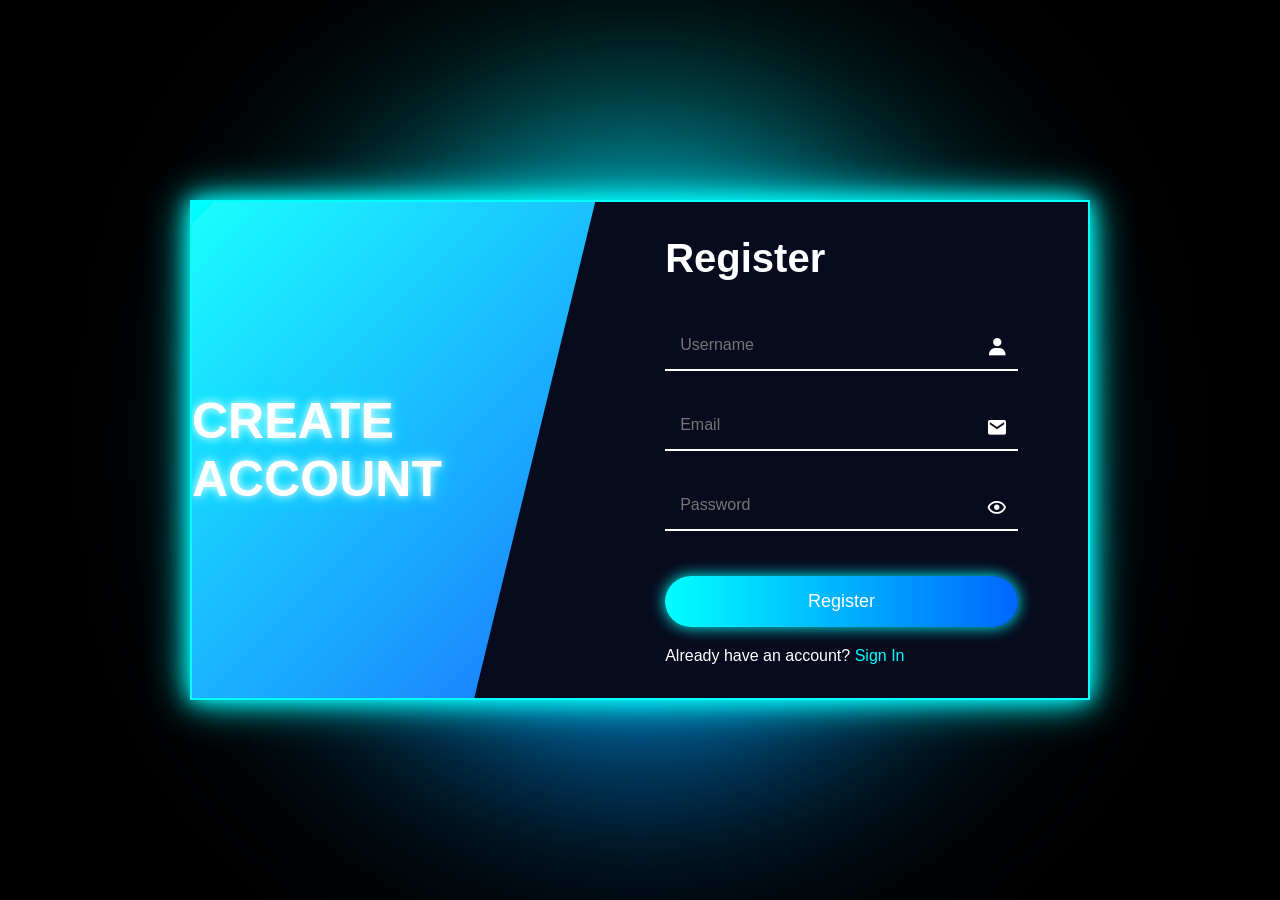
==== register.html @ f068f66a "Primer commit" ====
<!-- register.html -->
<!DOCTYPE html>
<html lang="es">

<head>

    <meta charset="UTF-8">
    <meta name="viewport" content="width=device-width, initial-scale=1.0">

    <title>Secure Neon Register</title>

    <link rel="stylesheet" href="css/style.css">

    <link href='https://unpkg.com/boxicons@2.1.4/css/boxicons.min.css' rel='stylesheet'>

</head>

<body>

    <div class="container">

        <div class="register-box">

            <div class="left-panel animated-panel">

                <h1>CREATE ACCOUNT</h1>

            </div>

            <div class="right-panel">

                <h2>Register</h2>

                <div class="input-box">

                    <input type="text" placeholder="Username" required>

                    <i class='bx bxs-user'></i>

                </div>

                <div class="input-box">

                    <input type="email" placeholder="Email" required>

                    <i class='bx bxs-envelope'></i>

                </div>

                <div class="input-box">

                    <input type="password" id="registerPassword" placeholder="Password" required>

                    <i class='bx bx-show toggle-password' id="toggleRegister"></i>

                </div>

                <small id="message"></small>

                <button class="register-btn">

                    Register

                </button>

                <p class="account-text">

                    Already have an account?

                    <a href="index.html">

                        Sign In

                    </a>

                </p>

            </div>

        </div>

    </div>

    <script src="js/script.js"></script>

</body>

</html>
---- css/style.css ----
/* style.css */

*{

    margin: 0;
    padding: 0;
    box-sizing: border-box;
    font-family: Arial;
}

body{

    display: flex;
    justify-content: center;
    align-items: center;

    min-height: 100vh;

    background: black;

    overflow: hidden;
}

body::before{

    content: '';

    position: absolute;

    width: 600px;
    height: 600px;

    background: linear-gradient(#00ffff,#0088ff);

    border-radius: 50%;

    filter: blur(120px);

    animation: animate 6s linear infinite;
}

@keyframes animate{

    0%{
        transform: translate(-200px,-100px);
    }

    50%{
        transform: translate(200px,100px);
    }

    100%{
        transform: translate(-200px,-100px);
    }
}

.container{

    position: relative;
    z-index: 1;
}

/* LOGIN */

.login-box{

    width: 850px;
    height: 500px;

    display: flex;

    background: rgba(0,0,0,0.6);

    border: 2px solid #00ffff;

    box-shadow:
    0 0 20px #00ffff,
    0 0 40px #00ffff;

    overflow: hidden;

    transition: 0.5s;
}

.login-box:hover{

    transform: scale(1.02);
}

.left{

    width: 50%;

    padding: 60px;

    display: flex;
    flex-direction: column;
    justify-content: center;

    color: white;
}

.left h1{

    font-size: 42px;

    margin-bottom: 40px;
}

.input-box{

    position: relative;

    margin-bottom: 30px;
}

.input-box input{

    width: 100%;

    padding: 15px;

    background: transparent;

    border: none;

    border-bottom: 2px solid white;

    outline: none;

    color: white;

    font-size: 16px;
}

.input-box i{

    position: absolute;

    right: 10px;
    top: 15px;

    color: white;

    font-size: 22px;

    cursor: pointer;
}

button{

    padding: 15px;

    border: none;

    border-radius: 30px;

    background: linear-gradient(to right,#00ffff,#0066ff);

    color: white;

    font-size: 18px;

    cursor: pointer;

    transition: 0.4s;

    margin-top: 10px;
}

button:hover{

    transform: scale(1.05);

    box-shadow:
    0 0 20px #00ffff,
    0 0 40px #00ffff;
}

.captcha{

    display: flex;
    align-items: center;
    gap: 10px;

    color: white;

    margin-bottom: 20px;
}

.forgot{

    color: #00ffff;

    text-decoration: none;

    margin-top: 15px;
}

.account-text{

    margin-top: 20px;
}

.account-text a{

    color: #00ffff;

    text-decoration: none;
}

#attemptMessage{

    color: red;

    margin-top: 15px;
}

.right{

    width: 50%;

    display: flex;
    justify-content: center;
    align-items: center;

    background: linear-gradient(
        135deg,
        rgba(0,255,255,0.5),
        rgba(0,136,255,0.2)
    );

    position: relative;

    overflow: hidden;
}

.right::before{

    content: '';

    position: absolute;

    width: 150%;
    height: 150%;

    background: rgba(255,255,255,0.1);

    transform: rotate(45deg);

    animation: shine 5s linear infinite;
}

@keyframes shine{

    0%{
        transform: translateX(-500px) rotate(45deg);
    }

    100%{
        transform: translateX(500px) rotate(45deg);
    }
}

.right h2{

    color: white;

    font-size: 50px;

    z-index: 1;

    text-shadow:
    0 0 10px #00ffff,
    0 0 20px #00ffff;
}

/* REGISTER */

.register-box{

    width: 900px;
    height: 500px;

    display: flex;

    background: #070b1d;

    border: 2px solid #00ffff;

    box-shadow:
    0 0 20px #00ffff,
    0 0 40px #00ffff;

    overflow: hidden;
}

.left-panel{

    width: 45%;

    background: linear-gradient(
        135deg,
        #00ffff,
        #0066ff
    );

    clip-path: polygon(
        0 0,
        100% 0,
        70% 100%,
        0 100%
    );

    display: flex;
    justify-content: center;
    align-items: center;

    position: relative;

    overflow: hidden;
}

.left-panel::before{

    content: '';

    position: absolute;

    width: 150%;
    height: 150%;

    background: rgba(255,255,255,0.1);

    transform: rotate(45deg);

    animation: shine 5s linear infinite;
}

.left-panel h1{

    color: white;

    font-size: 50px;

    z-index: 1;

    text-shadow:
    0 0 10px white,
    0 0 20px #00ffff;
}

.right-panel{

    width: 55%;

    padding: 70px;

    display: flex;
    flex-direction: column;
    justify-content: center;

    color: white;
}

.right-panel h2{

    font-size: 40px;

    margin-bottom: 40px;
}

.register-btn{

    box-shadow:
    0 0 15px #00ffff;
}

.register-btn:hover{

    box-shadow:
    0 0 25px #00ffff,
    0 0 50px #00ffff;
}

#message{

    margin-top: -15px;
    margin-bottom: 20px;

    font-size: 14px;
}

/* RESPONSIVE */

@media(max-width:900px){

    .login-box,
    .register-box{

        width: 95%;

        flex-direction: column;

        height: auto;
    }

    .left,
    .right,
    .left-panel,
    .right-panel{

        width: 100%;
    }

    .right,
    .left-panel{

        height: 220px;
    }

    .left-panel{

        clip-path: none;
    }
}
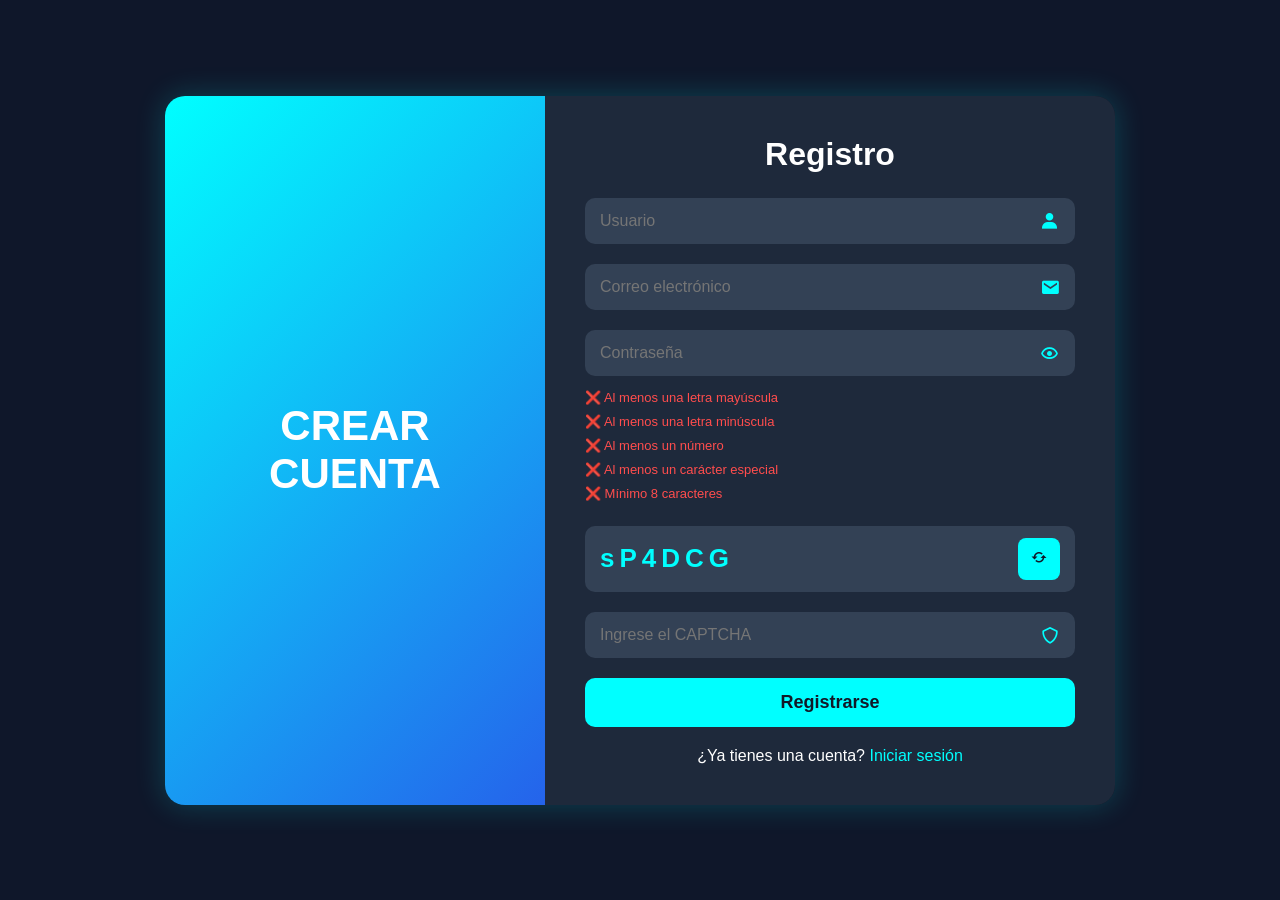
==== commit 8775fb21: "Actualización de login, estilos y scripts" ====
--- a/register.html
+++ b/register.html
@@ -1,17 +1,181 @@
-<!-- register.html -->
 <!DOCTYPE html>
 <html lang="es">
 
 <head>
 
     <meta charset="UTF-8">
-    <meta name="viewport" content="width=device-width, initial-scale=1.0">
-
-    <title>Secure Neon Register</title>
-
-    <link rel="stylesheet" href="css/style.css">
-
-    <link href='https://unpkg.com/boxicons@2.1.4/css/boxicons.min.css' rel='stylesheet'>
+
+    <meta name="viewport"
+    content="width=device-width, initial-scale=1.0">
+
+    <title>Registro Seguro</title>
+
+    <link href='https://unpkg.com/boxicons@2.1.4/css/boxicons.min.css'
+    rel='stylesheet'>
+
+    <style>
+
+        *{
+            margin:0;
+            padding:0;
+            box-sizing:border-box;
+            font-family:Arial, Helvetica, sans-serif;
+        }
+
+        body{
+            display:flex;
+            justify-content:center;
+            align-items:center;
+            min-height:100vh;
+            background:#0f172a;
+            padding:20px;
+        }
+
+        .container{
+            width:100%;
+            max-width:950px;
+        }
+
+        .register-box{
+            display:flex;
+            background:#111827;
+            border-radius:20px;
+            overflow:hidden;
+            box-shadow:0 0 30px rgba(0,255,255,0.2);
+        }
+
+        .left-panel{
+            width:40%;
+            background:linear-gradient(135deg,#00ffff,#2563eb);
+            display:flex;
+            justify-content:center;
+            align-items:center;
+            padding:40px;
+        }
+
+        .left-panel h1{
+            color:white;
+            font-size:42px;
+            text-align:center;
+        }
+
+        .right-panel{
+            width:60%;
+            background:#1e293b;
+            padding:40px;
+        }
+
+        .right-panel h2{
+            color:white;
+            text-align:center;
+            margin-bottom:25px;
+            font-size:32px;
+        }
+
+        .input-box{
+            position:relative;
+            margin-bottom:20px;
+        }
+
+        .input-box input{
+            width:100%;
+            padding:14px 45px 14px 15px;
+            border:none;
+            outline:none;
+            border-radius:10px;
+            background:#334155;
+            color:white;
+            font-size:16px;
+        }
+
+        .input-box i{
+            position:absolute;
+            right:15px;
+            top:50%;
+            transform:translateY(-50%);
+            color:#00ffff;
+            font-size:20px;
+            cursor:pointer;
+        }
+
+        .captcha-box{
+            display:flex;
+            justify-content:space-between;
+            align-items:center;
+            background:#334155;
+            border-radius:10px;
+            padding:12px 15px;
+            margin-bottom:20px;
+        }
+
+        #captchaText{
+            color:#00ffff;
+            font-size:26px;
+            letter-spacing:5px;
+            font-weight:bold;
+            user-select:none;
+        }
+
+        #refreshCaptcha{
+            border:none;
+            background:#00ffff;
+            color:#111827;
+            padding:10px 12px;
+            border-radius:8px;
+            cursor:pointer;
+            font-size:18px;
+        }
+
+        .password-rules{
+            margin-top:-10px;
+            margin-bottom:20px;
+            font-size:13px;
+            line-height:24px;
+        }
+
+        .password-rules span{
+            display:block;
+        }
+
+        .valid{
+            color:#00ff99;
+        }
+
+        .invalid{
+            color:#ff4d4d;
+        }
+
+        .register-btn{
+            width:100%;
+            padding:14px;
+            border:none;
+            border-radius:10px;
+            background:#00ffff;
+            color:#111827;
+            font-size:18px;
+            font-weight:bold;
+            cursor:pointer;
+        }
+
+        #message{
+            display:block;
+            text-align:center;
+            margin-bottom:15px;
+            font-weight:bold;
+        }
+
+        .account-text{
+            margin-top:20px;
+            text-align:center;
+            color:white;
+        }
+
+        .account-text a{
+            color:#00ffff;
+            text-decoration:none;
+        }
+
+    </style>
 
 </head>
 
@@ -21,55 +185,125 @@
 
         <div class="register-box">
 
-            <div class="left-panel animated-panel">
-
-                <h1>CREATE ACCOUNT</h1>
+            <!-- PANEL IZQUIERDO -->
+            <div class="left-panel">
+
+                <h1>CREAR CUENTA</h1>
 
             </div>
 
+            <!-- PANEL DERECHO -->
             <div class="right-panel">
 
-                <h2>Register</h2>
-
+                <h2>Registro</h2>
+
+                <!-- USUARIO -->
                 <div class="input-box">
 
-                    <input type="text" placeholder="Username" required>
+                    <input type="text"
+                    id="username"
+                    placeholder="Usuario"
+                    required>
 
                     <i class='bx bxs-user'></i>
 
                 </div>
 
+                <!-- CORREO -->
                 <div class="input-box">
 
-                    <input type="email" placeholder="Email" required>
+                    <input type="email"
+                    id="email"
+                    placeholder="Correo electrónico"
+                    required>
 
                     <i class='bx bxs-envelope'></i>
 
                 </div>
 
+                <!-- CONTRASEÑA -->
                 <div class="input-box">
 
-                    <input type="password" id="registerPassword" placeholder="Password" required>
-
-                    <i class='bx bx-show toggle-password' id="toggleRegister"></i>
+                    <input type="password"
+                    id="registerPassword"
+                    placeholder="Contraseña"
+                    required>
+
+                    <i class='bx bx-show'
+                    id="toggleRegister"></i>
 
                 </div>
 
+                <!-- REGLAS -->
+                <div class="password-rules">
+
+                    <span id="uppercase" class="invalid">
+                        ❌ Al menos una letra mayúscula
+                    </span>
+
+                    <span id="lowercase" class="invalid">
+                        ❌ Al menos una letra minúscula
+                    </span>
+
+                    <span id="number" class="invalid">
+                        ❌ Al menos un número
+                    </span>
+
+                    <span id="special" class="invalid">
+                        ❌ Al menos un carácter especial
+                    </span>
+
+                    <span id="length" class="invalid">
+                        ❌ Mínimo 8 caracteres
+                    </span>
+
+                </div>
+
+                <!-- CAPTCHA -->
+                <div class="captcha-box">
+
+                    <p id="captchaText"></p>
+
+                    <button type="button"
+                    id="refreshCaptcha">
+
+                        <i class='bx bx-refresh'></i>
+
+                    </button>
+
+                </div>
+
+                <!-- INPUT CAPTCHA -->
+                <div class="input-box">
+
+                    <input type="text"
+                    id="captchaInput"
+                    placeholder="Ingrese el CAPTCHA"
+                    required>
+
+                    <i class='bx bx-shield'></i>
+
+                </div>
+
+                <!-- MENSAJE -->
                 <small id="message"></small>
 
-                <button class="register-btn">
-
-                    Register
+                <!-- BOTÓN -->
+                <button type="button"
+                class="register-btn"
+                id="registerBtn">
+
+                    Registrarse
 
                 </button>
 
                 <p class="account-text">
 
-                    Already have an account?
+                    ¿Ya tienes una cuenta?
 
                     <a href="index.html">
 
-                        Sign In
+                        Iniciar sesión
 
                     </a>
 
@@ -81,7 +315,249 @@
 
     </div>
 
-    <script src="js/script.js"></script>
+    <script>
+
+        // MOSTRAR / OCULTAR CONTRASEÑA
+
+        const toggleRegister =
+        document.getElementById("toggleRegister");
+
+        const registerPassword =
+        document.getElementById("registerPassword");
+
+        toggleRegister.addEventListener("click", () => {
+
+            if(registerPassword.type === "password"){
+
+                registerPassword.type = "text";
+
+                toggleRegister.classList.replace(
+                    "bx-show",
+                    "bx-hide"
+                );
+
+            }else{
+
+                registerPassword.type = "password";
+
+                toggleRegister.classList.replace(
+                    "bx-hide",
+                    "bx-show"
+                );
+
+            }
+
+        });
+
+        // CAPTCHA
+
+        const captchaText =
+        document.getElementById("captchaText");
+
+        const refreshCaptcha =
+        document.getElementById("refreshCaptcha");
+
+        let generatedCaptcha = "";
+
+        function generateCaptcha(){
+
+            const chars =
+            "ABCDEFGHJKLMNPQRSTUVWXYZabcdefghijkmnopqrstuvwxyz23456789";
+
+            generatedCaptcha = "";
+
+            for(let i = 0; i < 6; i++){
+
+                generatedCaptcha += chars.charAt(
+                    Math.floor(Math.random() * chars.length)
+                );
+
+            }
+
+            captchaText.textContent = generatedCaptcha;
+
+        }
+
+        generateCaptcha();
+
+        refreshCaptcha.addEventListener(
+            "click",
+            generateCaptcha
+        );
+
+        // VALIDACIÓN DE CONTRASEÑA
+
+        const uppercase =
+        document.getElementById("uppercase");
+
+        const lowercase =
+        document.getElementById("lowercase");
+
+        const number =
+        document.getElementById("number");
+
+        const special =
+        document.getElementById("special");
+
+        const length =
+        document.getElementById("length");
+
+        registerPassword.addEventListener("keyup", () => {
+
+            const password =
+            registerPassword.value;
+
+            validateRule(
+                uppercase,
+                /[A-Z]/.test(password)
+            );
+
+            validateRule(
+                lowercase,
+                /[a-z]/.test(password)
+            );
+
+            validateRule(
+                number,
+                /[0-9]/.test(password)
+            );
+
+            validateRule(
+                special,
+                /[!@#$%^&*(),.?":{}|<>]/.test(password)
+            );
+
+            validateRule(
+                length,
+                password.length >= 8
+            );
+
+        });
+
+        function validateRule(element, valid){
+
+            if(valid){
+
+                element.classList.remove("invalid");
+
+                element.classList.add("valid");
+
+                element.innerHTML =
+                element.innerHTML.replace("❌","✅");
+
+            }else{
+
+                element.classList.remove("valid");
+
+                element.classList.add("invalid");
+
+                element.innerHTML =
+                element.innerHTML.replace("✅","❌");
+
+            }
+
+        }
+
+        // REGISTRO
+
+        const registerBtn =
+        document.getElementById("registerBtn");
+
+        const captchaInput =
+        document.getElementById("captchaInput");
+
+        const message =
+        document.getElementById("message");
+
+        registerBtn.addEventListener("click", () => {
+
+            const username =
+            document.getElementById("username").value;
+
+            const email =
+            document.getElementById("email").value;
+
+            const password =
+            registerPassword.value;
+
+            const userCaptcha =
+            captchaInput.value.trim();
+
+            const realCaptcha =
+            generatedCaptcha.trim();
+
+            // VALIDAR CAPTCHA
+
+            if(
+                userCaptcha.toLowerCase() !==
+                realCaptcha.toLowerCase()
+            ){
+
+                message.style.color = "#ff4d4d";
+
+                message.textContent =
+                "CAPTCHA incorrecto";
+
+                return;
+
+            }
+
+            // VALIDAR CONTRASEÑA
+
+            const validPassword =
+                /[A-Z]/.test(password) &&
+                /[a-z]/.test(password) &&
+                /[0-9]/.test(password) &&
+                /[!@#$%^&*(),.?":{}|<>]/.test(password) &&
+                password.length >= 8;
+
+            if(!validPassword){
+
+                message.style.color = "#ff4d4d";
+
+                message.textContent =
+                "La contraseña no cumple los requisitos";
+
+                return;
+
+            }
+
+            // GUARDAR DATOS
+
+            localStorage.setItem(
+                "username",
+                username
+            );
+
+            localStorage.setItem(
+                "email",
+                email
+            );
+
+            localStorage.setItem(
+                "password",
+                password
+            );
+
+            // MENSAJE
+
+            message.style.color = "#00ff99";
+
+            message.textContent =
+            "¡Registro exitoso!";
+
+            // IR AL LOGIN
+
+            setTimeout(() => {
+
+                window.location.href =
+                "index.html";
+
+            }, 2000);
+
+        });
+
+    </script>
 
 </body>
 
